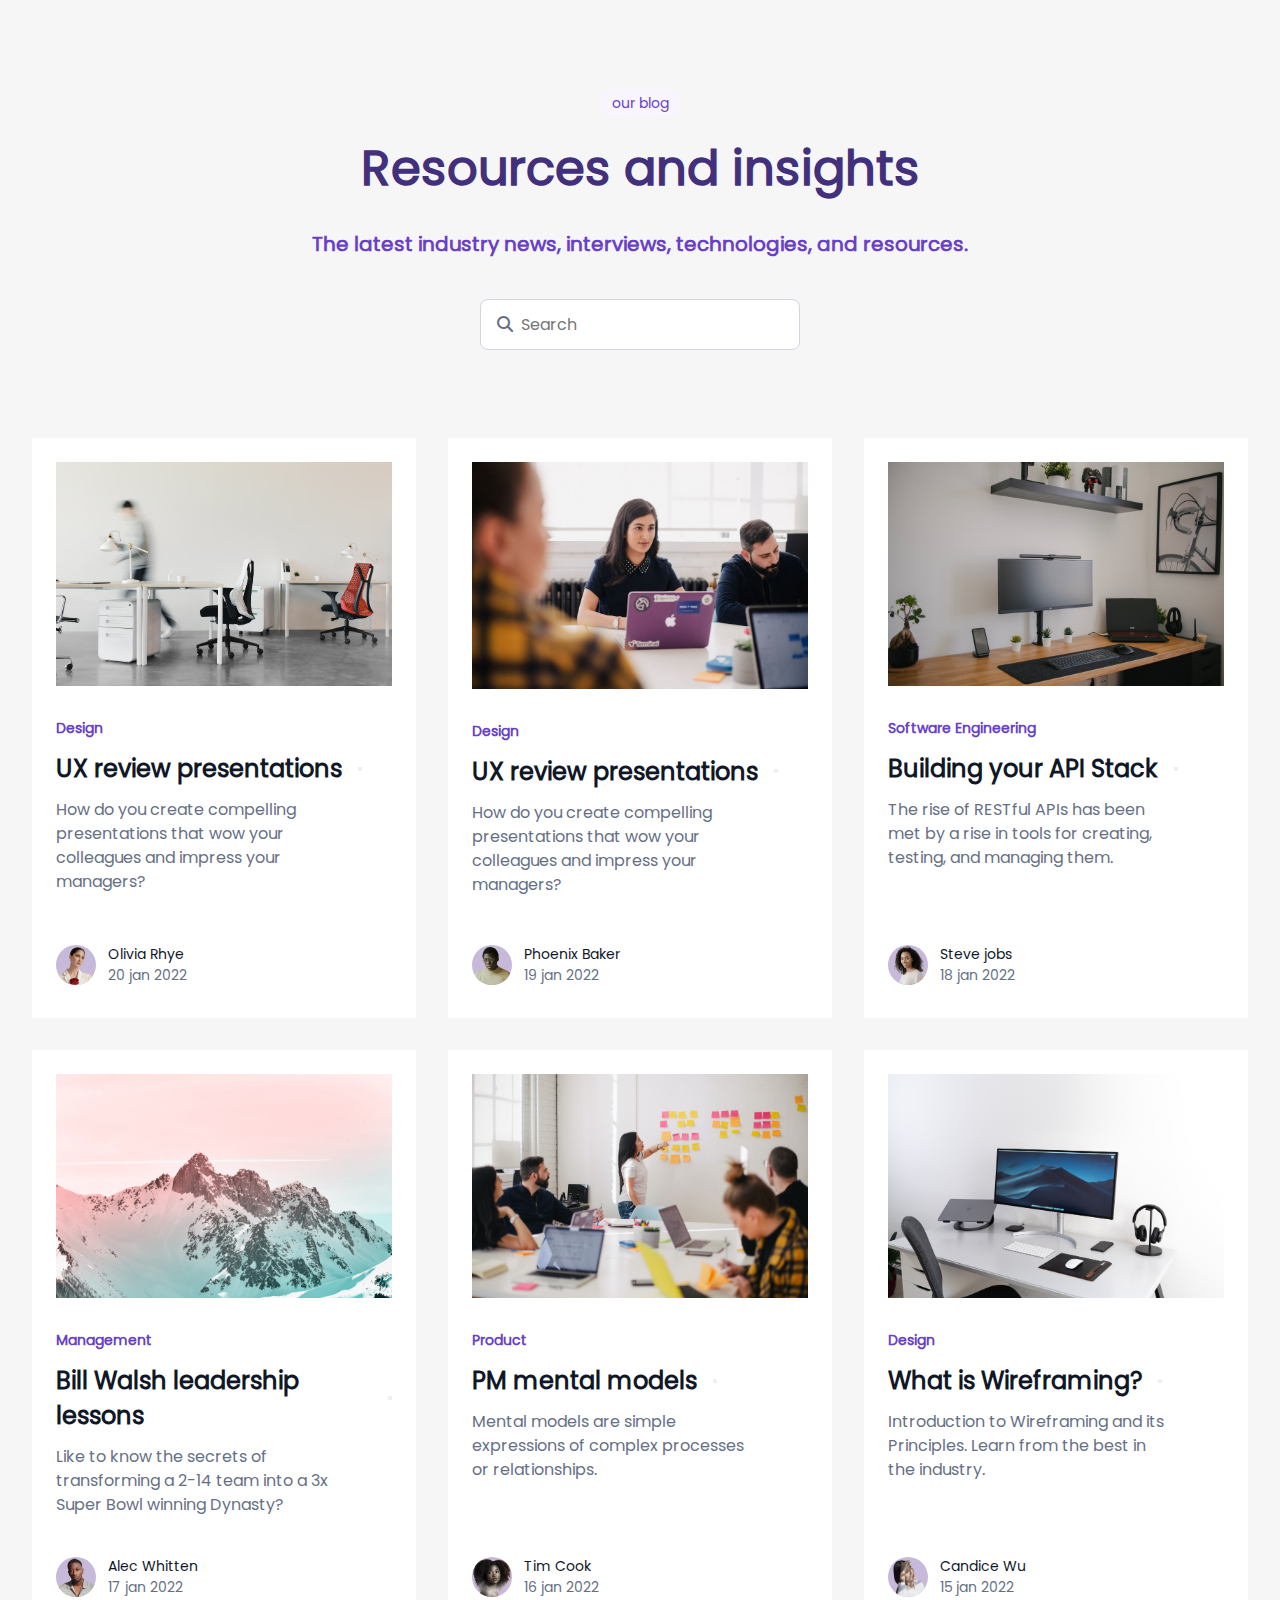
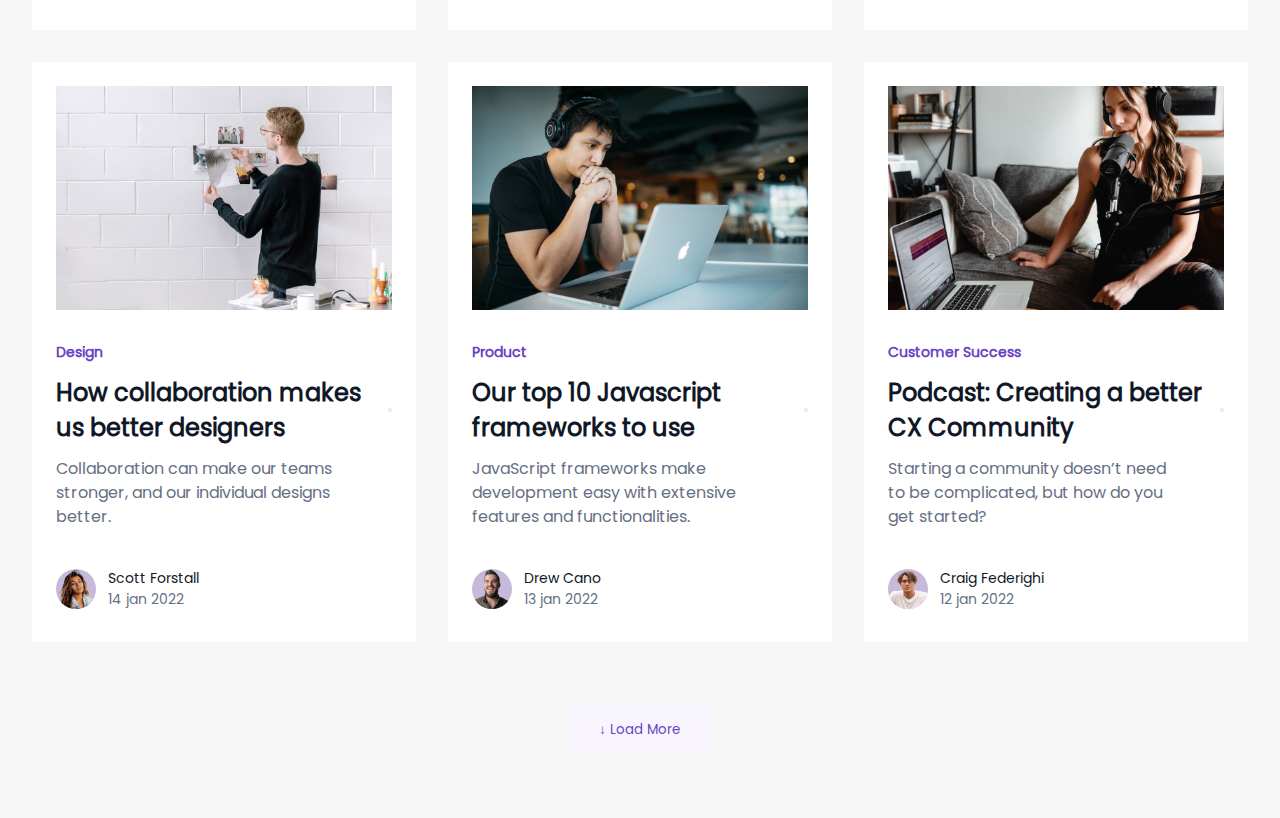
==== figma-project/index.html @ a643785d "Add files via upload" ====
<html lang="en">
<head>
    <meta charset="UTF-8">
    <meta name="viewport" content="width=device-width, initial-scale=1.0">
    <title>Document</title>
    <link rel="stylesheet" href="main.css">
    <link rel="stylesheet" href="https://cdnjs.cloudflare.com/ajax/libs/font-awesome/6.7.2/css/all.min.css" integrity="sha512-Evv84Mr4kqVGRNSgIGL/F/aIDqQb7xQ2vcrdIwxfjThSH8CSR7PBEakCr51Ck+w+/U6swU2Im1vVX0SVk9ABhg==" crossorigin="anonymous" referrerpolicy="no-referrer" />
</head>
<body>
    <header>
        <div class="header-content">
            <button>
                our blog
            </button>
            <h1>
                Resources and insights
            </h1>
            <h3>
                The latest industry news, interviews, technologies, and resources.
            </h3>
            <div class="search">
                <i class="fa-solid fa-magnifying-glass"></i>
                <input placeholder="Search" type="text" name="" id="">
            </div>
        </div>
    </header>
    <main>
        <div class="boxes">
            <div class="box">
                <img src="images/box1IMG.jpg" alt="">
                <div class="box-content">
                    <div class="box-text">
                        <span>
                            Design
                        </span>
                        <div class="box-heading">
                            <h4>
                                UX review presentations
                            </h4>
                            <button>
        
                            </button>
                        </div>
                        <p>
                            How do you create compelling presentations
                            that wow your colleagues and impress your managers?
                        </p>
                    </div>
                    <div class="publisher">
                        <img src="images/avatars/avatar1.png" alt="">
                        <div class="publisher-info">
                            <p>
                                Olivia Rhye
                            </p>
                            <span>
                                20 jan 2022
                            </span>
                        </div>
                    </div>
                </div>
            </div>
            <div class="box">
                <img src="images/box2IMG.jpg" alt="">
                <div class="box-content">
                    <div class="box-text">
                        <span>
                            Design
                        </span>
                        <div class="box-heading">
                            <h4>
                                UX review presentations
                            </h4>
                            <button>
        
                            </button>
                        </div>
                        <p>
                            How do you create compelling presentations
                            that wow your colleagues and impress your managers?
                        </p>
                    </div>
                    <div class="publisher">
                        <img src="images/avatars/avatar2.png" alt="">
                        <div class="publisher-info">
                            <p>
                                Phoenix Baker
                            </p>
                            <span>
                                19 jan 2022
                            </span>
                        </div>
                    </div>
                </div>
            </div>
            <div class="box">
                <img src="images/box3IMG.jpg" alt="">
                <div class="box-content">
                    <div class="box-text">
                        <span>
                            Software Engineering
                        </span>
                        <div class="box-heading">
                            <h4>
                                Building your API Stack
                            </h4>
                            <button>
        
                            </button>
                        </div>
                        <p>
                            The rise of RESTful APIs has been met by a
                            rise in tools for creating, testing, and managing them.
                        </p>
                    </div>
                    <div class="publisher">
                        <img src="images/avatars/avatar3.png" alt="">
                        <div class="publisher-info">
                            <p>
                                Steve jobs
                            </p>
                            <span>
                                18 jan 2022
                            </span>
                        </div>
                    </div>
                </div>
            </div>
            <div class="box">
                <img src="images/box4IMG.jpg" alt="">
                <div class="box-content">
                    <div class="box-text">
                        <span>
                            Management
                        </span>
                        <div class="box-heading">
                            <h4>
                                Bill Walsh leadership lessons
                            </h4>
                            <button>
        
                            </button>
                        </div>
                        <p>
                            Like to know the secrets of transforming
                            a 2-14 team into a 3x Super Bowl winning Dynasty?
                        </p>
                    </div>
                    <div class="publisher">
                        <img src="images/avatars/avatar4.png" alt="">
                        <div class="publisher-info">
                            <p>
                                Alec Whitten
                            </p>
                            <span>
                                17 jan 2022
                            </span>
                        </div>
                    </div>
                </div>
            </div>
            <div class="box">
                <img src="images/box5IMG.jpg" alt="">
                <div class="box-content">
                    <div class="box-text">
                        <span>
                            Product
                        </span>
                        <div class="box-heading">
                            <h4>
                                PM mental models
                            </h4>
                            <button>
        
                            </button>
                        </div>
                        <p>
                            Mental models are simple expressions of
                            complex processes or relationships.
                        </p>
                    </div>
                    <div class="publisher">
                        <img src="images/avatars/avatar5.png" alt="">
                        <div class="publisher-info">
                            <p>
                                Tim Cook
                            </p>
                            <span>
                                16 jan 2022
                            </span>
                        </div>
                    </div>
                </div>
            </div>
            <div class="box">
                <img src="images/box6IMG.jpg" alt="">
                <div class="box-content">
                    <div class="box-text">
                        <span>
                            Design
                        </span>
                        <div class="box-heading">
                            <h4>
                                What is Wireframing?
                            </h4>
                            <button>
        
                            </button>
                        </div>
                        <p>
                            Introduction to Wireframing and its
                            Principles. Learn from the best in the industry.
                        </p>
                    </div>
                    <div class="publisher">
                        <img src="images/avatars/avatar6.png" alt="">
                        <div class="publisher-info">
                            <p>
                                Candice Wu
                            </p>
                            <span>
                                15 jan 2022
                            </span>
                        </div>
                    </div>
                </div>
            </div>
            <div class="box">
                <img src="images/box7IMG.jpg" alt="">
                <div class="box-content">
                    <div class="box-text">
                        <span>
                            Design
                        </span>
                        <div class="box-heading">
                            <h4>
                                How collaboration makes us better designers
                            </h4>
                            <button>
        
                            </button>
                        </div>
                        <p>
                            Collaboration can make our teams stronger, 
                            and our individual designs better.
                        </p>
                    </div>
                    <div class="publisher">
                        <img src="images/avatars/avatar7.png" alt="">
                        <div class="publisher-info">
                            <p>
                                Scott Forstall
                            </p>
                            <span>
                                14 jan 2022
                            </span>
                        </div>
                    </div>
                </div>
            </div>
            <div class="box">
                <img src="images/box8IMG.jpg" alt="">
                <div class="box-content">
                    <div class="box-text">
                        <span>
                            Product
                        </span>
                        <div class="box-heading">
                            <h4>
                                Our top 10 Javascript frameworks to use
                            </h4>
                            <button>
        
                            </button>
                        </div>
                        <p>
                            JavaScript frameworks make development
                            easy with extensive features and functionalities.
                        </p>
                    </div>
                    <div class="publisher">
                        <img src="images/avatars/avatar8.png" alt="">
                        <div class="publisher-info">
                            <p>
                                Drew Cano
                            </p>
                            <span>
                                13 jan 2022
                            </span>
                        </div>
                    </div>
                </div>
            </div>
            <div class="box">
                <img src="images/box9IMG.jpg" alt="">
                <div class="box-content">
                    <div class="box-text">
                        <span>
                            Customer Success
                        </span>
                        <div class="box-heading">
                            <h4>
                                Podcast: Creating a better CX Community
                            </h4>
                            <button>
        
                            </button>
                        </div>
                        <p>
                            Starting a community doesn’t need to
                            be complicated, but how do you get started?
                        </p>
                    </div>
                    <div class="publisher">
                        <img src="images/avatars/avatar9.png" alt="">
                        <div class="publisher-info">
                            <p>
                                Craig Federighi
                            </p>
                            <span>
                                12 jan 2022
                            </span>
                        </div>
                    </div>
                </div>
            </div>
        </div>
        <button class="load-more">&#8595 Load More</button>
    </main>
    
</body>
</html>
---- figma-project/main.css ----
@font-face {
    font-family: eloquia;
    src: url(font/Poppins-Regular.ttf);
}
*{
    font-family: eloquia;
    box-sizing: border-box;
    margin: 0;
    padding: 0;
}
body{
    background-color: #f6f6f6;
}
header{
    .header-content{
        max-width: 1440px;
        height: 438px;
        display: flex;
        flex-direction: column;
        justify-content: center;
        align-items: center;
        margin: auto;
        padding: 0 10px;
        button{
            width: 83px;
            height: 28px;
            border-radius: 16px;
            padding: 4px 12px;
            background-color: #F9F5FF;
            color: #6941C6;
            font-size: 14px;
            border: none;
            outline: none;
            margin-bottom: 16px;
        }
        h1{
            text-align: center;
            color: #42307D;
            font-size: 48px;
            margin-bottom: 24px;
        }
        h3{
            text-align: center;
            color: #6941C6;
            font-size: 20px;
            margin-bottom: 40px;
        }
        .search{
            position: relative;
            display: flex;
            align-items: center;
            background: white;
            border-radius: 8px;
            border: 1px solid #D0D5DD;
            padding: 12px 16px;
            width: 320px;
            i{
                color: #667085;
                margin-right: 8px;
                font-size: 16px;
            }
            input{
                border: none;
                outline: none;
                font-size: 16px;
                width: 100%;
                color: #374151;
                background: transparent;
            }
        }
    }
}
main{
    .boxes{
        max-width: 1216px;
        margin: 0 auto;
        display: flex;
        flex-wrap: wrap;
        justify-content: center;
        align-items: center;
        gap: 32px;
        .box{
            display: flex;
            flex-direction: column;
            align-items: center;
            gap: 32px;
            width: 384px;
            background-color: white;
            height: 580px;
            padding: 24px 24px 32px 24px;
            
            img{
                width: 336px;
                height: 240px;
            }
            .box-content{
                display: flex;
                flex-direction: column;
                justify-content: space-between;
                gap: 12px;
                width: 336px;
                height: 325px;

                .box-text{
                    display: flex;
                    flex-direction: column;
                    gap: 12px;
                    width: 336px;
                    span{
                        font-size: 14px;
                        font-weight: 700;
                        color: #6941C6;
                    }
                    .box-heading{
                        display: flex;
                        align-items: center;
                        gap: 16px;
                        h4{
                            font-size: 24px;
                            color: #101828;
                        }
                    }
                    p{
                        width: 280px;
                        font-size: 16px;
                        color: #667085;
                        /* margin-bottom: 52px; */
                        line-height: 24px;
                    }
                }
                .publisher{
                    display: flex;
                    align-items: center;
                    gap: 12px;
                    img{
                        border-radius: 200px;
                        background-color: #C7B9DA;
                        width: 40px;
                        height: 40px;
                    }
                    .publisher-info{
                        display: flex;
                        flex-direction: column;
                        p{
                            font-size: 14px;
                            color: #101828;
                        }
                        span{
                            font-size: 14px;
                            color: #667085;
                        }
                    }
                }
            }
        }
    }
    .load-more{
        cursor: pointer;
        outline: none;
        border: none;
        width: 150px;
        margin: 64px auto;
        margin-left: 50%;
        transform: translateX(-50%);
        height: 48px;
        background-color: #F9F5FF;
        border-radius: 8px;
        color: #6941C6;
    }
}

@media (max-width: 376px) {
    header{
        .header-content{
            h1{
                font-size: 36px;
            }
            h3{
                font-size: 18px;
            }
        }
    }
    main{
        .boxes{
            .box{
                width: 343px;
                height: 530px;
                img{
                    width: 295px;
                    height: 200px;
                }
                .box-content{
                    width: 295px;
                    .box-text{
                        .box-heading{
                            h4{
                                font-size: 20px;
                            }

                        }
                        p{
                            margin-bottom: 20px;
                        }
                    }
                }
            }
        }
    }
}
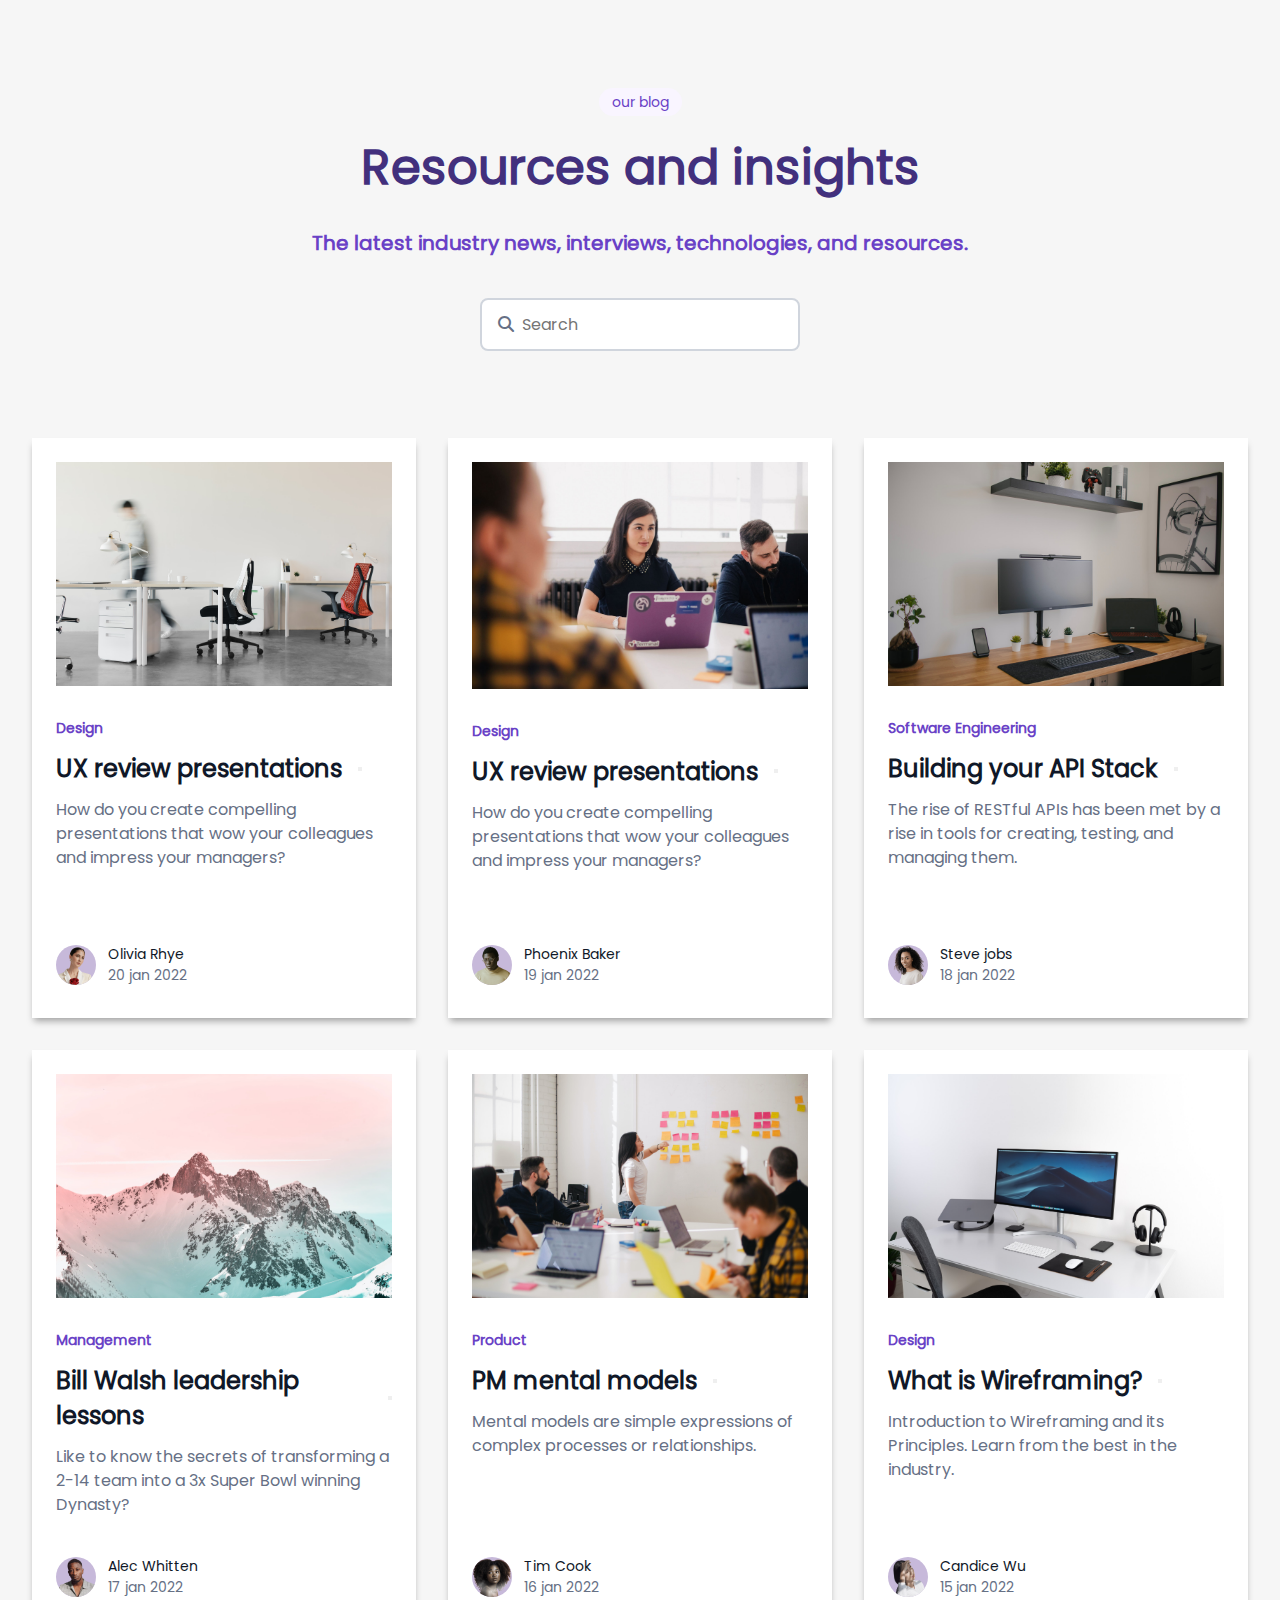
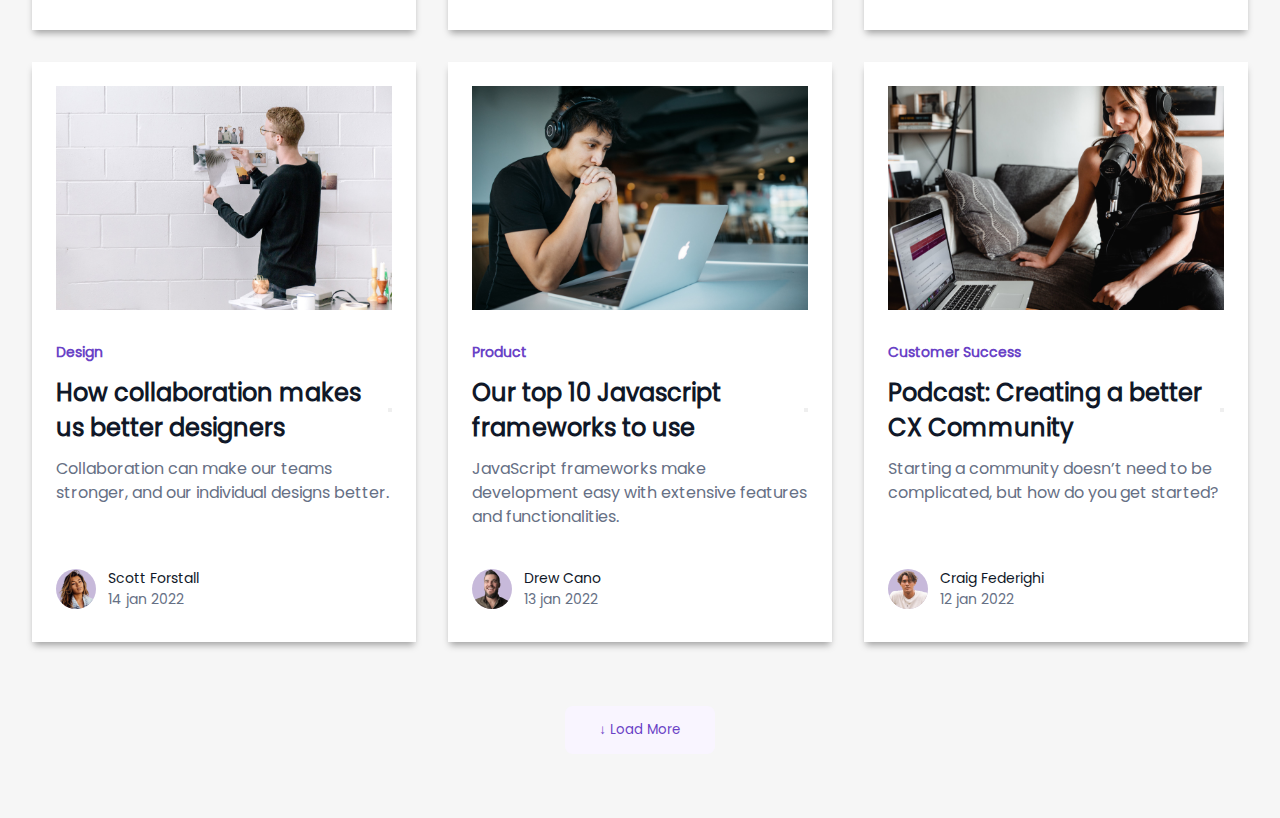
==== commit e8130017: "Add files via upload" ====
--- a/figma-project/index.html
+++ b/figma-project/index.html
@@ -1,9 +1,10 @@
+<!DOCTYPE html>
 <html lang="en">
 <head>
     <meta charset="UTF-8">
     <meta name="viewport" content="width=device-width, initial-scale=1.0">
     <title>Document</title>
-    <link rel="stylesheet" href="main.css">
+    <link rel="stylesheet" href="css/main.css">
     <link rel="stylesheet" href="https://cdnjs.cloudflare.com/ajax/libs/font-awesome/6.7.2/css/all.min.css" integrity="sha512-Evv84Mr4kqVGRNSgIGL/F/aIDqQb7xQ2vcrdIwxfjThSH8CSR7PBEakCr51Ck+w+/U6swU2Im1vVX0SVk9ABhg==" crossorigin="anonymous" referrerpolicy="no-referrer" />
 </head>
 <body>
@@ -27,7 +28,7 @@
     <main>
         <div class="boxes">
             <div class="box">
-                <img src="images/box1IMG.jpg" alt="">
+                <img src="images/box1IMG.jpg" alt="Design">
                 <div class="box-content">
                     <div class="box-text">
                         <span>
@@ -47,7 +48,7 @@
                         </p>
                     </div>
                     <div class="publisher">
-                        <img src="images/avatars/avatar1.png" alt="">
+                        <img src="images/avatars/avatar1.png" alt="Olivia Rhye">
                         <div class="publisher-info">
                             <p>
                                 Olivia Rhye
@@ -60,7 +61,7 @@
                 </div>
             </div>
             <div class="box">
-                <img src="images/box2IMG.jpg" alt="">
+                <img src="images/box2IMG.jpg" alt="UX review presentations">
                 <div class="box-content">
                     <div class="box-text">
                         <span>
@@ -80,7 +81,7 @@
                         </p>
                     </div>
                     <div class="publisher">
-                        <img src="images/avatars/avatar2.png" alt="">
+                        <img src="images/avatars/avatar2.png" alt="Phoenix Baker">
                         <div class="publisher-info">
                             <p>
                                 Phoenix Baker
@@ -93,7 +94,7 @@
                 </div>
             </div>
             <div class="box">
-                <img src="images/box3IMG.jpg" alt="">
+                <img src="images/box3IMG.jpg" alt="Software Engineering">
                 <div class="box-content">
                     <div class="box-text">
                         <span>
@@ -113,7 +114,7 @@
                         </p>
                     </div>
                     <div class="publisher">
-                        <img src="images/avatars/avatar3.png" alt="">
+                        <img src="images/avatars/avatar3.png" alt="Steve jobs">
                         <div class="publisher-info">
                             <p>
                                 Steve jobs
@@ -126,7 +127,7 @@
                 </div>
             </div>
             <div class="box">
-                <img src="images/box4IMG.jpg" alt="">
+                <img src="images/box4IMG.jpg" alt="Management">
                 <div class="box-content">
                     <div class="box-text">
                         <span>
@@ -146,7 +147,7 @@
                         </p>
                     </div>
                     <div class="publisher">
-                        <img src="images/avatars/avatar4.png" alt="">
+                        <img src="images/avatars/avatar4.png" alt="Alec Whitten">
                         <div class="publisher-info">
                             <p>
                                 Alec Whitten
@@ -159,7 +160,7 @@
                 </div>
             </div>
             <div class="box">
-                <img src="images/box5IMG.jpg" alt="">
+                <img src="images/box5IMG.jpg" alt="PM mental models">
                 <div class="box-content">
                     <div class="box-text">
                         <span>
@@ -179,7 +180,7 @@
                         </p>
                     </div>
                     <div class="publisher">
-                        <img src="images/avatars/avatar5.png" alt="">
+                        <img src="images/avatars/avatar5.png" alt="Tim Cook">
                         <div class="publisher-info">
                             <p>
                                 Tim Cook
@@ -192,7 +193,7 @@
                 </div>
             </div>
             <div class="box">
-                <img src="images/box6IMG.jpg" alt="">
+                <img src="images/box6IMG.jpg" alt="Design">
                 <div class="box-content">
                     <div class="box-text">
                         <span>
@@ -212,7 +213,7 @@
                         </p>
                     </div>
                     <div class="publisher">
-                        <img src="images/avatars/avatar6.png" alt="">
+                        <img src="images/avatars/avatar6.png" alt="Candice Wu">
                         <div class="publisher-info">
                             <p>
                                 Candice Wu
@@ -225,7 +226,7 @@
                 </div>
             </div>
             <div class="box">
-                <img src="images/box7IMG.jpg" alt="">
+                <img src="images/box7IMG.jpg" alt="How collaboration makes us better designers">
                 <div class="box-content">
                     <div class="box-text">
                         <span>
@@ -245,7 +246,7 @@
                         </p>
                     </div>
                     <div class="publisher">
-                        <img src="images/avatars/avatar7.png" alt="">
+                        <img src="images/avatars/avatar7.png" alt="Scott Forstall">
                         <div class="publisher-info">
                             <p>
                                 Scott Forstall
@@ -258,7 +259,7 @@
                 </div>
             </div>
             <div class="box">
-                <img src="images/box8IMG.jpg" alt="">
+                <img src="images/box8IMG.jpg" alt="Our top 10 Javascript frameworks to use">
                 <div class="box-content">
                     <div class="box-text">
                         <span>
@@ -278,7 +279,7 @@
                         </p>
                     </div>
                     <div class="publisher">
-                        <img src="images/avatars/avatar8.png" alt="">
+                        <img src="images/avatars/avatar8.png" alt="Drew Cano">
                         <div class="publisher-info">
                             <p>
                                 Drew Cano
@@ -291,7 +292,7 @@
                 </div>
             </div>
             <div class="box">
-                <img src="images/box9IMG.jpg" alt="">
+                <img src="images/box9IMG.jpg" alt="Podcast: Creating a better CX Community">
                 <div class="box-content">
                     <div class="box-text">
                         <span>
@@ -311,7 +312,7 @@
                         </p>
                     </div>
                     <div class="publisher">
-                        <img src="images/avatars/avatar9.png" alt="">
+                        <img src="images/avatars/avatar9.png" alt="Craig Federighi">
                         <div class="publisher-info">
                             <p>
                                 Craig Federighi
@@ -328,4 +329,4 @@
     </main>
     
 </body>
-</html>+</html>
--- a/figma-project/css/main.css
+++ b/figma-project/css/main.css
@@ -0,0 +1,230 @@
+:root {
+    --color-background: #f6f6f6;
+    --color-primary: #6941C6;
+    --color-secondary: #42307D;
+    --color-accent: #F9F5FF;
+    --color-border: #D0D5DD;
+    --color-text-primary: #101828;
+    --color-text-secondary: #667085;
+    --color-text-light: #374151;
+    --color-placeholder: #C7B9DA;
+    --color-hover: #42297c78;
+}
+@font-face {
+    font-family: eloquia;
+    src: url(../font/Poppins-Regular.ttf);
+}
+*{
+    font-family: eloquia;
+    box-sizing: border-box;
+    margin: 0;
+    padding: 0;
+}
+body{
+    background-color: var(--color-background);
+}
+
+header{
+    .header-content{
+        max-width: 1440px;
+        height: 438px;
+        /* width: 100vw;
+        height: 60vh; */
+        display: flex;
+        flex-direction: column;
+        justify-content: center;
+        align-items: center;
+        margin: auto;
+        padding: 0 10px;
+        button{
+            width: 83px;
+            height: 28px;
+            border-radius: 16px;
+            padding: 4px 12px;
+            background-color: var(--color-accent);
+            color: var(--color-primary);
+            font-size: 14px;
+            border: none;
+            outline: none;
+            margin-bottom: 16px;
+        }
+        h1{
+            text-align: center;
+            color: var(--color-secondary);
+            font-size: 48px;
+            margin-bottom: 24px;
+        }
+        h3{
+            text-align: center;
+            color: var(--color-primary);
+            font-size: 20px;
+            margin-bottom: 40px;
+        }
+        .search{
+            position: relative;
+            display: flex;
+            align-items: center;
+            border: 2px solid var(--color-border);
+            background: white;
+            border-radius: 8px;
+            padding: 12px 16px;
+            width: 320px;
+            i{
+                color: var(--color-text-secondary);
+                margin-right: 8px;
+                font-size: 16px;
+            }
+            input{
+                border: none;
+                outline: none;
+                font-size: 16px;
+                width: 100%;
+                color: var(--color-text-light);
+                background: transparent;
+            }
+        }
+        .search:hover, .search:focus-within{
+            border-color: var(--color-primary);
+            transition: .3s ease;
+        }
+    }
+}
+main{
+    .boxes{
+        max-width: 1216px;
+        margin: 0 auto;
+        display: flex;
+        flex-wrap: wrap;
+        justify-content: center;
+        align-items: center;
+        gap: 32px;
+        .box{
+            display: flex;
+            flex-direction: column;
+            align-items: center;
+            gap: 32px;
+            width: 384px;
+            background-color: white;
+            height: 580px;
+            padding: 24px 24px 32px 24px;
+            box-shadow: 0px 5px 7px -2px rgba(0,0,0,0.35);
+            img{
+                width: 336px;
+                height: 240px;
+            }
+            .box-content{
+                display: flex;
+                flex-direction: column;
+                justify-content: space-between;
+                gap: 12px;
+                width: 336px;
+                height: 325px;
+
+                .box-text{
+                    display: flex;
+                    flex-direction: column;
+                    gap: 12px;
+                    width: 336px;
+                    span{
+                        font-size: 14px;
+                        font-weight: 700;
+                        color: var(--color-primary);
+                    }
+                    .box-heading{
+                        display: flex;
+                        align-items: center;
+                        gap: 16px;
+                        h4{
+                            font-size: 24px;
+                            color: var(--color-text-primary);
+                        }
+                    }
+                    p{
+                        font-size: 16px;
+                        color: var(--color-text-secondary);
+                        line-height: 24px;
+                    }
+                }
+                .publisher{
+                    display: flex;
+                    align-items: center;
+                    gap: 12px;
+                    img{
+                        border-radius: 200px;
+                        background-color: var(--color-placeholder);
+                        width: 40px;
+                        height: 40px;
+                    }
+                    .publisher-info{
+                        display: flex;
+                        flex-direction: column;
+                        p{
+                            font-size: 14px;
+                            color: var(--color-text-primary);
+                        }
+                        span{
+                            font-size: 14px;
+                            color: var(--color-text-secondary);
+                        }
+                    }
+                }
+            }
+        }
+    }
+    .load-more{
+        cursor: pointer;
+        outline: none;
+        border: none;
+        width: 150px;
+        margin: 64px auto;
+        margin-left: 50%;
+        transform: translateX(-50%);
+        height: 48px;
+        background-color: var(--color-accent);
+        border-radius: 8px;
+        color: var(--color-primary);
+    }
+    .load-more:hover {
+        background-color: #6941C6;
+        transition: .3s ease;
+        color: white;
+    }
+}
+
+@media (max-width: 376px) {
+    header{
+        .header-content{
+            h1{
+                font-size: 36px;
+            }
+            h3{
+                font-size: 18px;
+            }
+        }
+    }
+    main{
+        .boxes{
+            .box{
+                width: 343px;
+                height: 530px;
+                img{
+                    width: 295px;
+                    height: 200px;
+                }
+                .box-content{
+                    width: 295px;
+                    .box-text{
+                        .box-heading{
+                            h4{
+                                font-size: 20px;
+                            }
+                        }
+                        p{
+                            margin-bottom: 20px;
+                        }
+                    }
+                }
+            }
+        }
+    }
+}
